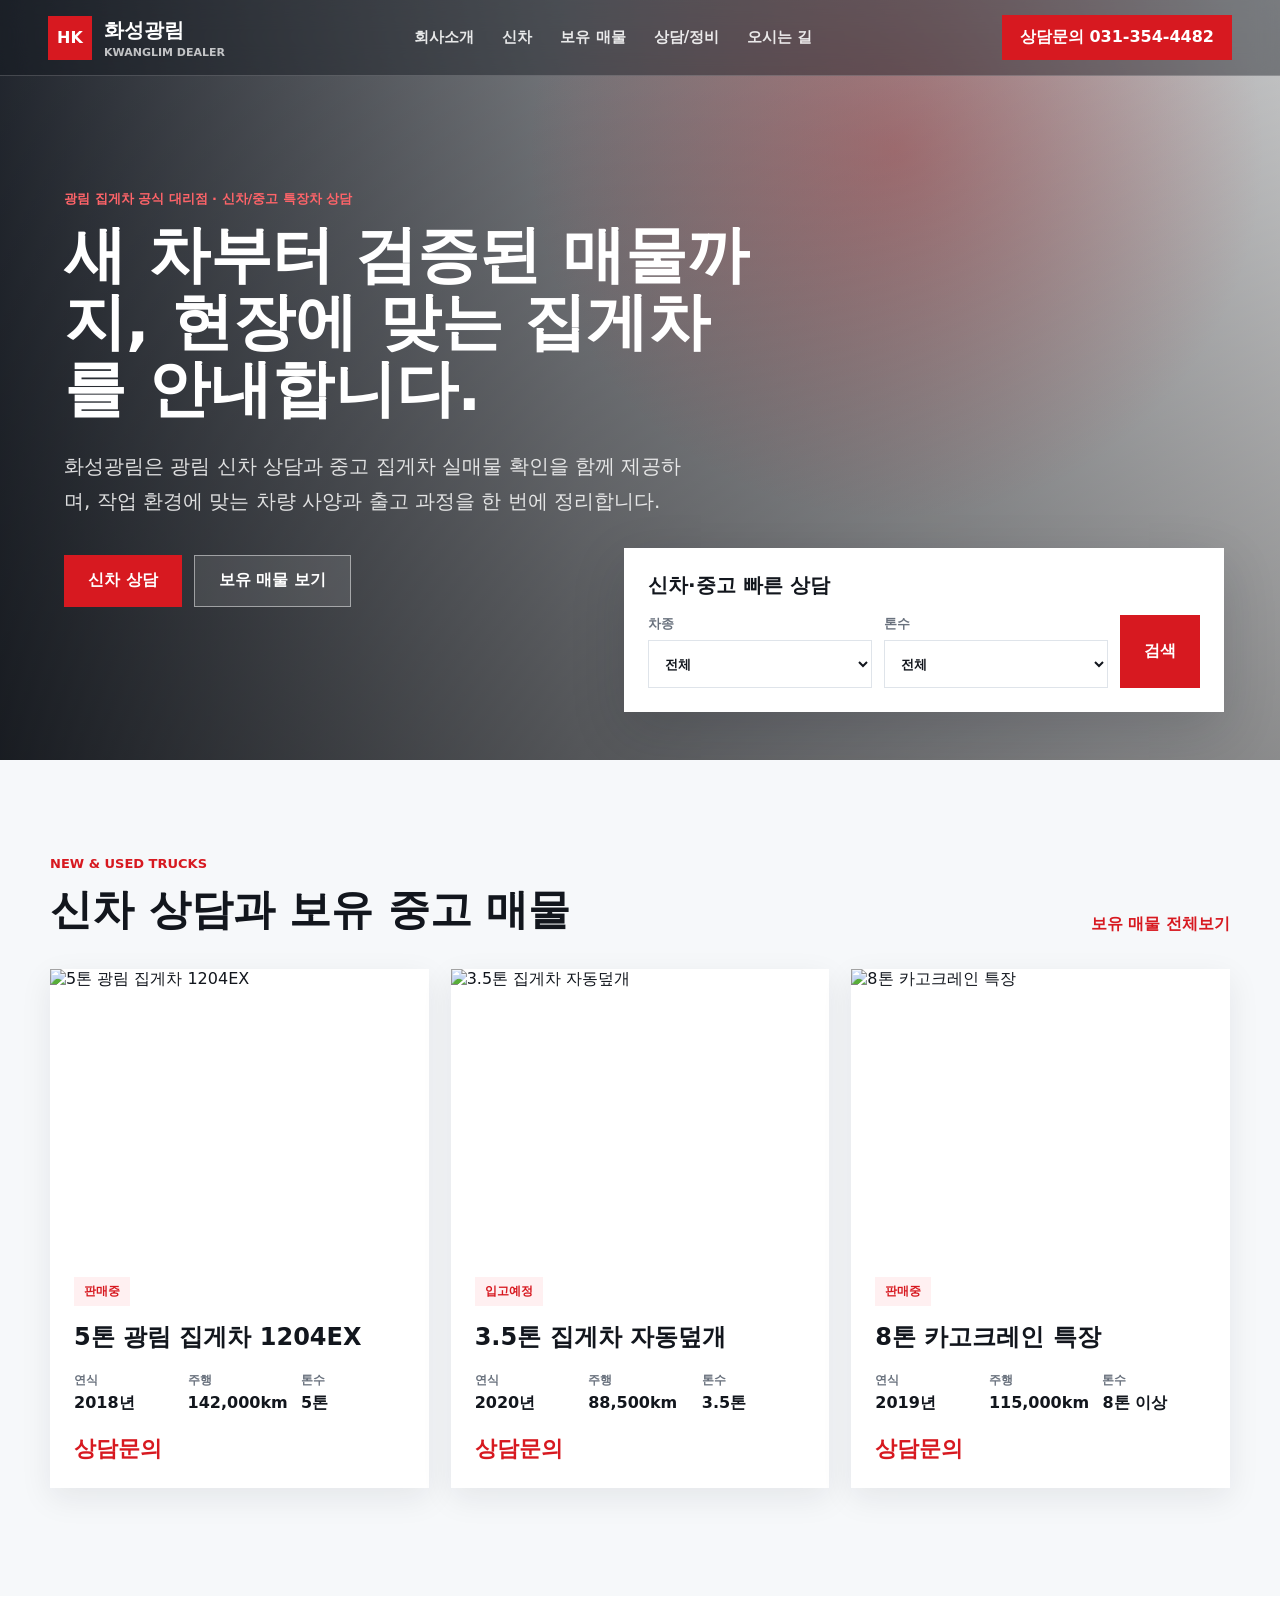
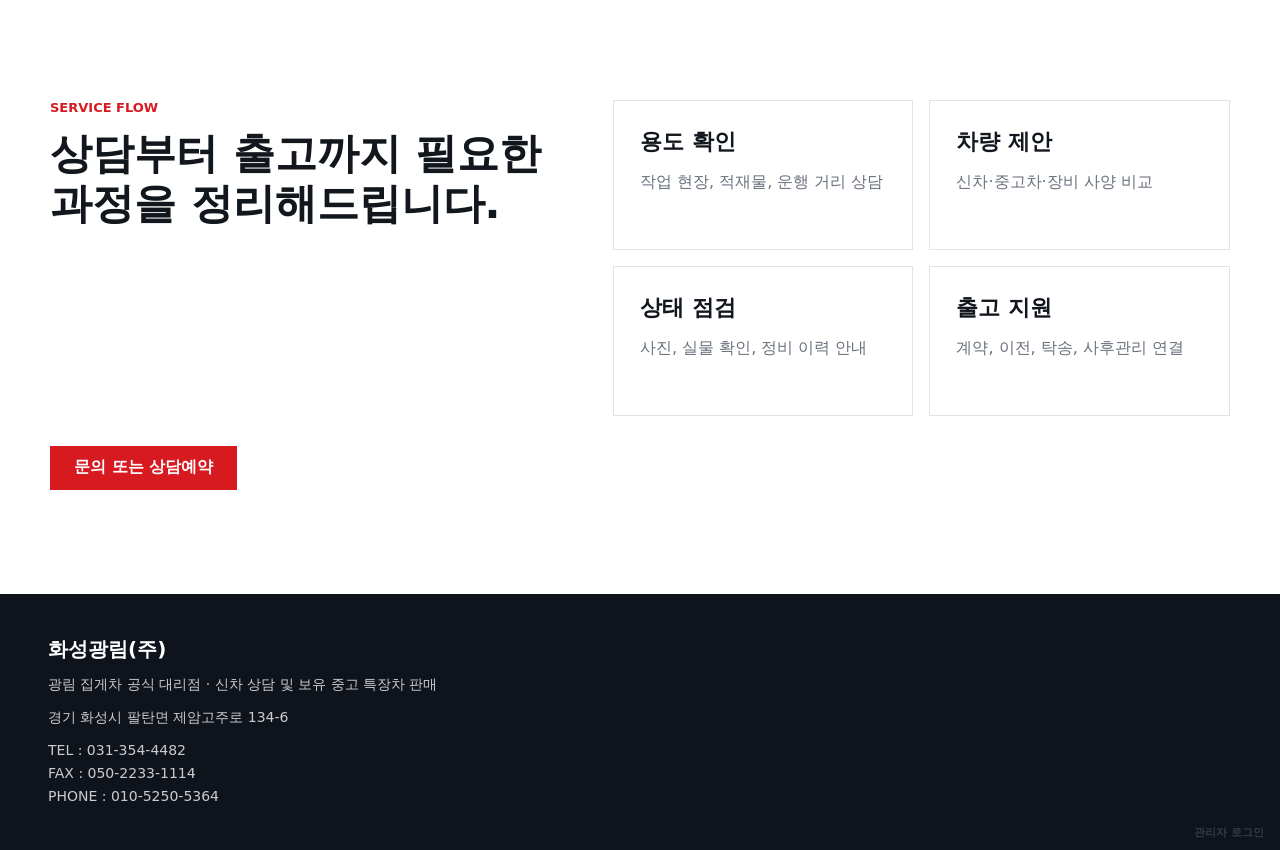
==== index.html @ 2e9af426 "first commit" ====
<!doctype html>
<html lang="ko">
  <head>
    <meta charset="UTF-8" />
    <meta http-equiv="X-UA-Compatible" content="IE=edge" />
    <meta name="viewport" content="width=device-width, initial-scale=1.0" />
    <title>화성광림 | 광림 집게차 공식 대리점</title>
    <meta
      name="description"
      content="화성광림은 광림 대리점으로 집게차, 카고크레인, 특장차 및 중고 매물을 상담 판매합니다."
    />
    <link rel="preconnect" href="https://images.unsplash.com" />
    <link rel="stylesheet" href="./styles.css" />
  </head>
  <body>
    <header class="site-header">
      <a class="brand" href="./index.html" aria-label="화성광림 홈">
        <span class="brand-mark">HK</span>
        <span>
          <strong>화성광림</strong>
          <small>KWANGLIM DEALER</small>
        </span>
      </a>

      <button class="menu-button" type="button" aria-label="메뉴 열기" aria-expanded="false">
        <span></span>
        <span></span>
        <span></span>
      </button>

      <nav class="main-nav" aria-label="주요 메뉴"></nav>
      <a class="header-call" href="tel:031-354-4482">상담문의 031-354-4482</a>
    </header>

    <main id="top">
      <section class="hero" aria-labelledby="hero-title">
        <div class="hero-media" role="img" aria-label="현장에서 작업 중인 집게차"></div>
        <div class="hero-shade"></div>
        <div class="hero-content">
          <p class="eyebrow">광림 집게차 공식 대리점 · 신차/중고 특장차 상담</p>
          <h1 id="hero-title">새 차부터 검증된 매물까지, 현장에 맞는 집게차를 안내합니다.</h1>
          <p class="hero-copy">
            화성광림은 광림 신차 상담과 중고 집게차 실매물 확인을 함께 제공하며,
            작업 환경에 맞는 차량 사양과 출고 과정을 한 번에 정리합니다.
          </p>
          <div class="hero-actions">
            <a class="primary-button" href="./new-trucks.html">신차 상담</a>
            <a class="secondary-button" href="#used">보유 매물 보기</a>
          </div>
        </div>
        <div class="hero-panel" aria-label="신차 및 중고 매물 검색">
          <strong>신차·중고 빠른 상담</strong>
          <form class="quick-search" action="./inventory.html">
            <label>
              <span>차종</span>
              <select name="type">
                <option value="">전체</option>
                <option value="집게차">집게차</option>
                <option value="카고크레인">카고크레인</option>
                <option value="특장차">특장차</option>
              </select>
            </label>
            <label>
              <span>톤수</span>
              <select name="ton">
                <option value="">전체</option>
                <option value="2.5톤">2.5톤</option>
                <option value="3.5톤">3.5톤</option>
                <option value="5톤">5톤</option>
                <option value="8톤 이상">8톤 이상</option>
              </select>
            </label>
            <button type="submit">검색</button>
          </form>
        </div>
      </section>

      <section class="inventory-band" id="used">
        <div class="section-shell inventory-head">
          <div>
            <p class="section-kicker">NEW & USED TRUCKS</p>
            <h2>신차 상담과 보유 중고 매물</h2>
          </div>
          <div class="head-actions">
            <a href="./admin-new.html" class="outline-link admin-only">매물등록</a>
            <a href="./inventory.html" class="text-link">보유 매물 전체보기</a>
          </div>
        </div>

        <div class="section-shell inventory-grid" data-listings="featured" aria-label="중고 매물 목록"></div>
      </section>

      <section class="section-shell service-section" id="service">
        <div class="service-copy">
          <p class="section-kicker">SERVICE FLOW</p>
          <h2>상담부터 출고까지 필요한 과정을 정리해드립니다.</h2>
        </div>
        <ol class="service-steps">
          <li><strong>용도 확인</strong><span>작업 현장, 적재물, 운행 거리 상담</span></li>
          <li><strong>차량 제안</strong><span>신차·중고차·장비 사양 비교</span></li>
          <li><strong>상태 점검</strong><span>사진, 실물 확인, 정비 이력 안내</span></li>
          <li><strong>출고 지원</strong><span>계약, 이전, 탁송, 사후관리 연결</span></li>
        </ol>
        <a class="primary-button compact" href="./service.html">문의 또는 상담예약</a>
      </section>
    </main>

    <footer class="site-footer"></footer>
    <script src="./script.js"></script>
  </body>
</html>
---- styles.css ----
:root {
  --ink: #12161d;
  --muted: #69717d;
  --line: #dfe4ea;
  --paper: #f6f8fa;
  --white: #ffffff;
  --brand: #d71920;
  --brand-dark: #9f1117;
  --navy: #172538;
  --steel: #415064;
  --shadow: 0 18px 50px rgba(16, 24, 40, 0.16);
}

* {
  -webkit-box-sizing: border-box;
  box-sizing: border-box;
}

html {
  -webkit-text-size-adjust: 100%;
  scroll-behavior: smooth;
}

body {
  margin: 0;
  color: var(--ink);
  font-family:
    "Pretendard", "Noto Sans KR", "Apple SD Gothic Neo", system-ui, -apple-system,
    BlinkMacSystemFont, "Segoe UI", sans-serif;
  background: var(--white);
}

a {
  color: inherit;
  text-decoration: none;
}

img {
  display: block;
  max-width: 100%;
}

button,
input,
select,
textarea {
  font: inherit;
}

button,
a {
  -webkit-tap-highlight-color: transparent;
}

.site-header {
  position: fixed;
  top: 0;
  left: 0;
  z-index: 20;
  display: -ms-grid;
  display: grid;
  -ms-grid-columns: auto 1fr auto;
  grid-template-columns: auto 1fr auto;
  align-items: center;
  width: 100%;
  min-height: 76px;
  padding: 0 48px;
  color: var(--white);
  background: rgba(18, 22, 29, 0.42);
  border-bottom: 1px solid rgba(255, 255, 255, 0.18);
  -webkit-backdrop-filter: blur(14px);
  backdrop-filter: blur(14px);
}

.solid-header {
  background: rgba(18, 22, 29, 0.96);
}

.brand {
  display: -webkit-inline-box;
  display: -ms-inline-flexbox;
  display: inline-flex;
  align-items: center;
  gap: 12px;
}

.brand-mark {
  display: -ms-grid;
  display: grid;
  place-items: center;
  width: 44px;
  height: 44px;
  color: var(--white);
  font-weight: 900;
  background: var(--brand);
}

.brand strong,
.brand small {
  display: block;
}

.brand strong {
  font-size: 20px;
}

.brand small {
  margin-top: 2px;
  color: rgba(255, 255, 255, 0.72);
  font-size: 11px;
  font-weight: 700;
}

.main-nav {
  justify-self: center;
  display: -webkit-box;
  display: -ms-flexbox;
  display: flex;
  align-items: center;
  gap: 28px;
  font-size: 15px;
  font-weight: 700;
}

.main-nav a {
  opacity: 0.88;
}

.main-nav a:hover,
.main-nav a[aria-current="page"] {
  opacity: 1;
  color: #ff7b80;
}

.admin-only {
  display: none !important;
}

body.is-admin .admin-only {
  display: inline-flex !important;
}

.header-call {
  padding: 12px 18px;
  color: var(--white);
  font-weight: 800;
  background: var(--brand);
}

.menu-button {
  display: none;
  width: 44px;
  height: 44px;
  padding: 10px;
  border: 0;
  background: transparent;
}

.menu-button span {
  display: block;
  height: 2px;
  margin: 6px 0;
  background: var(--white);
}

.hero {
  position: relative;
  min-height: 760px;
  overflow: hidden;
  color: var(--white);
}

.hero-media,
.hero-shade {
  position: absolute;
  inset: 0;
}

.hero-media {
  background:
    linear-gradient(90deg, rgba(14, 20, 30, 0.9) 0%, rgba(14, 20, 30, 0.5) 45%, rgba(14, 20, 30, 0.12) 100%),
    url("https://images.unsplash.com/photo-1621929747188-0b4dc28498d2?auto=format&fit=crop&w=2200&q=85")
      center / cover;
  -webkit-transform: scale(1.02);
  transform: scale(1.02);
}

.hero-shade {
  background:
    linear-gradient(180deg, rgba(0, 0, 0, 0.12) 0%, rgba(0, 0, 0, 0.38) 100%),
    radial-gradient(circle at 70% 20%, rgba(215, 25, 32, 0.32), transparent 34%);
}

.hero-content {
  position: relative;
  z-index: 1;
  width: min(760px, calc(100% - 48px));
  padding: 190px 0 0 64px;
}

.eyebrow,
.section-kicker {
  margin: 0 0 14px;
  color: var(--brand);
  font-size: 13px;
  font-weight: 900;
}

.hero .eyebrow {
  color: #ff6469;
}

.hero h1 {
  margin: 0;
  max-width: 720px;
  font-size: 62px;
  line-height: 1.08;
}

.hero-copy {
  max-width: 620px;
  margin: 26px 0 0;
  color: rgba(255, 255, 255, 0.84);
  font-size: 20px;
  line-height: 1.75;
}

.hero-actions,
.head-actions,
.form-actions {
  display: -webkit-box;
  display: -ms-flexbox;
  display: flex;
  flex-wrap: wrap;
  gap: 12px;
}

.hero-actions {
  margin-top: 36px;
}

.primary-button,
.secondary-button,
.outline-link,
.quick-search button {
  display: -webkit-inline-box;
  display: -ms-inline-flexbox;
  display: inline-flex;
  align-items: center;
  justify-content: center;
  min-height: 52px;
  padding: 0 24px;
  border: 0;
  font-weight: 900;
  cursor: pointer;
}

.primary-button,
.quick-search button {
  color: var(--white);
  background: var(--brand);
}

.primary-button:hover,
.quick-search button:hover,
.header-call:hover {
  background: var(--brand-dark);
}

.primary-button.compact,
.outline-link {
  min-height: 44px;
}

.secondary-button {
  color: var(--white);
  border: 1px solid rgba(255, 255, 255, 0.48);
  background: rgba(255, 255, 255, 0.1);
}

.secondary-button.light,
.outline-link {
  color: var(--ink);
  border: 1px solid var(--line);
  background: var(--white);
}

.hero-panel {
  position: absolute;
  right: 56px;
  bottom: 48px;
  z-index: 2;
  width: min(600px, calc(100% - 48px));
  padding: 24px;
  color: var(--ink);
  background: var(--white);
  -webkit-box-shadow: var(--shadow);
  box-shadow: var(--shadow);
}

.hero-panel strong {
  display: block;
  margin-bottom: 16px;
  font-size: 20px;
}

.quick-search,
.filter-form,
.admin-form {
  display: -ms-grid;
  display: grid;
  gap: 12px;
}

.quick-search {
  grid-template-columns: 1fr 1fr auto;
}

.quick-search label,
.filter-form label,
.admin-form label,
.auth-box label {
  display: -ms-grid;
  display: grid;
  gap: 7px;
  color: var(--muted);
  font-size: 13px;
  font-weight: 800;
}

select,
input,
textarea {
  width: 100%;
  min-height: 48px;
  padding: 0 12px;
  color: var(--ink);
  border: 1px solid var(--line);
  background: var(--white);
  border-radius: 0;
}

textarea {
  min-height: 120px;
  padding-top: 12px;
  resize: vertical;
}

.trust-strip {
  display: -ms-grid;
  display: grid;
  grid-template-columns: repeat(4, 1fr);
  border-bottom: 1px solid var(--line);
}

.trust-strip div {
  min-height: 118px;
  padding: 28px 34px;
  border-right: 1px solid var(--line);
}

.trust-strip div:last-child {
  border-right: 0;
}

.trust-strip strong,
.trust-strip span {
  display: block;
}

.trust-strip strong {
  font-size: 22px;
}

.trust-strip span {
  margin-top: 8px;
  color: var(--muted);
}

.section-shell {
  width: min(1180px, calc(100% - 48px));
  margin: 0 auto;
}

.split-section,
.service-section,
.detail-main {
  display: -ms-grid;
  display: grid;
  gap: 58px;
}

.split-section {
  grid-template-columns: 0.86fr 1.14fr;
  padding: 110px 0;
  align-items: start;
}

.split-section h2,
.inventory-head h2,
.service-copy h2,
.page-hero h1,
.auth-box h1,
.detail-summary h1 {
  margin: 0;
  font-size: 42px;
  line-height: 1.2;
}

.split-section p:not(.section-kicker),
.page-hero p,
.auth-box p,
.detail-description {
  margin: 22px 0 0;
  color: var(--muted);
  font-size: 18px;
  line-height: 1.75;
}

.product-grid,
.inventory-grid,
.service-steps {
  display: -ms-grid;
  display: grid;
  gap: 16px;
}

.product-grid {
  grid-template-columns: repeat(3, 1fr);
}

.product-grid article {
  min-height: 270px;
  padding: 28px;
  color: var(--white);
  background: var(--navy);
}

.product-grid article:nth-child(2) {
  background: var(--steel);
}

.product-grid article:nth-child(3) {
  background: var(--brand);
}

.product-grid span {
  color: rgba(255, 255, 255, 0.62);
  font-weight: 900;
}

.product-grid h3 {
  margin: 74px 0 12px;
  font-size: 25px;
}

.product-grid p {
  margin: 0;
  color: rgba(255, 255, 255, 0.8);
  line-height: 1.65;
}

.inventory-band {
  padding: 96px 0 108px;
  background: var(--paper);
}

.inventory-head,
.listing-toolbar {
  display: -webkit-box;
  display: -ms-flexbox;
  display: flex;
  align-items: end;
  justify-content: space-between;
  gap: 20px;
}

.inventory-head {
  margin-bottom: 34px;
}

.text-link {
  color: var(--brand);
  font-weight: 900;
}

.inventory-grid {
  grid-template-columns: repeat(3, 1fr);
  gap: 22px;
}

.inventory-page-grid {
  padding-bottom: 100px;
}

.truck-card {
  overflow: hidden;
  background: var(--white);
  -webkit-box-shadow: 0 10px 30px rgba(20, 28, 38, 0.08);
  box-shadow: 0 10px 30px rgba(20, 28, 38, 0.08);
}

.truck-card > a {
  display: block;
  height: 100%;
}

.truck-card img {
  width: 100%;
  aspect-ratio: 4 / 3;
  object-fit: cover;
  -o-object-fit: cover;
}

.truck-body {
  padding: 24px;
}

.status {
  display: inline-flex;
  margin-bottom: 16px;
  padding: 6px 10px;
  color: var(--brand);
  font-size: 12px;
  font-weight: 900;
  background: #fff0f1;
}

.truck-card h3 {
  margin: 0 0 18px;
  font-size: 24px;
  line-height: 1.3;
}

.truck-card dl,
.detail-specs {
  display: -ms-grid;
  display: grid;
  gap: 10px;
  margin: 0 0 20px;
}

.truck-card dl {
  grid-template-columns: repeat(3, 1fr);
}

.truck-card dt,
.detail-specs dt {
  color: var(--muted);
  font-size: 12px;
  font-weight: 800;
}

.truck-card dd,
.detail-specs dd {
  margin: 4px 0 0;
  font-weight: 900;
}

.truck-body > strong,
.detail-price {
  color: var(--brand);
  font-size: 22px;
  font-weight: 900;
}

.empty-state {
  grid-column: 1 / -1;
  padding: 44px;
  color: var(--muted);
  background: var(--white);
  border: 1px solid var(--line);
}

.service-section {
  grid-template-columns: 0.9fr 1.1fr;
  padding: 104px 0;
  align-items: start;
}

.service-section > .primary-button {
  grid-column: 1 / 2;
  justify-self: start;
  margin-top: -28px;
}

.service-steps {
  grid-template-columns: repeat(2, 1fr);
  margin: 0;
  padding: 0;
  list-style: none;
}

.service-steps li {
  min-height: 150px;
  padding: 26px;
  border: 1px solid var(--line);
}

.service-steps strong,
.service-steps span {
  display: block;
}

.service-steps strong {
  font-size: 22px;
}

.service-steps span {
  margin-top: 12px;
  color: var(--muted);
  line-height: 1.65;
}

.sub-page {
  min-height: 70vh;
  padding-top: 76px;
}

.page-hero {
  padding: 86px 0 58px;
  color: var(--white);
  background:
    linear-gradient(90deg, rgba(18, 22, 29, 0.92), rgba(18, 22, 29, 0.72)),
    url("https://images.unsplash.com/photo-1591768793355-74d04bb6608f?auto=format&fit=crop&w=1800&q=85")
      center / cover;
}

.about-hero {
  background:
    linear-gradient(90deg, rgba(18, 22, 29, 0.92), rgba(18, 22, 29, 0.7)),
    url("https://images.unsplash.com/photo-1504917595217-d4dc5ebe6122?auto=format&fit=crop&w=1800&q=85")
      center / cover;
}

.contact-hero {
  background:
    linear-gradient(90deg, rgba(18, 22, 29, 0.92), rgba(18, 22, 29, 0.64)),
    url("https://images.unsplash.com/photo-1565043666747-69f6646db940?auto=format&fit=crop&w=1800&q=85")
      center / cover;
}

.service-hero {
  background:
    linear-gradient(90deg, rgba(18, 22, 29, 0.94), rgba(18, 22, 29, 0.68)),
    url("https://images.unsplash.com/photo-1581092918056-0c4c3acd3789?auto=format&fit=crop&w=1800&q=85")
      center / cover;
}

.new-hero {
  background:
    linear-gradient(90deg, rgba(18, 22, 29, 0.94), rgba(18, 22, 29, 0.62)),
    url("https://images.unsplash.com/photo-1504917595217-d4dc5ebe6122?auto=format&fit=crop&w=1800&q=85")
      center / cover;
}

.compact-hero {
  padding-bottom: 48px;
}

.about-grid,
.contact-layout {
  display: -ms-grid;
  display: grid;
  grid-template-columns: minmax(0, 1fr) minmax(320px, 0.72fr);
  gap: 42px;
  padding: 82px 0;
  align-items: start;
}

.about-grid h2,
.contact-card h2 {
  margin: 0;
  font-size: 38px;
  line-height: 1.25;
}

.about-grid p {
  color: var(--muted);
  font-size: 18px;
  line-height: 1.8;
}

.info-panel,
.contact-card {
  padding: 30px;
  border: 1px solid var(--line);
  background: var(--white);
  -webkit-box-shadow: 0 10px 30px rgba(20, 28, 38, 0.06);
  box-shadow: 0 10px 30px rgba(20, 28, 38, 0.06);
}

.info-panel dl,
.contact-card dl {
  display: -ms-grid;
  display: grid;
  gap: 18px;
  margin: 0;
}

.info-panel dt,
.contact-card dt {
  color: var(--muted);
  font-size: 12px;
  font-weight: 900;
}

.info-panel dd,
.contact-card dd {
  margin: 5px 0 0;
  font-size: 18px;
  font-weight: 800;
  line-height: 1.5;
}

.value-grid {
  display: -ms-grid;
  display: grid;
  grid-template-columns: repeat(3, 1fr);
  gap: 18px;
  padding: 0 0 96px;
}

.value-grid article {
  min-height: 190px;
  padding: 26px;
  border: 1px solid var(--line);
}

.value-grid span {
  color: var(--brand);
  font-weight: 900;
}

.value-grid h3 {
  margin: 34px 0 10px;
  font-size: 23px;
}

.value-grid p {
  margin: 0;
  color: var(--muted);
  line-height: 1.65;
}

.contact-layout {
  grid-template-columns: minmax(0, 1.1fr) minmax(320px, 0.9fr);
}

.request-layout {
  display: -ms-grid;
  display: grid;
  grid-template-columns: minmax(0, 1fr) minmax(320px, 0.48fr);
  gap: 36px;
  padding: 72px 0 96px;
  align-items: start;
}

.new-layout {
  display: -ms-grid;
  display: grid;
  grid-template-columns: minmax(0, 0.75fr) minmax(0, 1.25fr);
  gap: 42px;
  padding: 82px 0;
  align-items: start;
}

.new-layout h2,
.new-cta h2 {
  margin: 0;
  font-size: 40px;
  line-height: 1.25;
}

.new-layout p:not(.section-kicker) {
  color: var(--muted);
  font-size: 18px;
  line-height: 1.8;
}

.new-card-grid,
.new-process {
  display: -ms-grid;
  display: grid;
  gap: 16px;
}

.new-card-grid {
  grid-template-columns: repeat(3, 1fr);
}

.new-card-grid article {
  min-height: 250px;
  padding: 26px;
  color: var(--white);
  background: var(--navy);
}

.new-card-grid article:nth-child(2) {
  background: var(--steel);
}

.new-card-grid article:nth-child(3) {
  background: var(--brand);
}

.new-card-grid span {
  color: rgba(255, 255, 255, 0.58);
  font-weight: 900;
}

.new-card-grid h3 {
  margin: 68px 0 12px;
  font-size: 24px;
}

.new-card-grid p {
  margin: 0;
  color: rgba(255, 255, 255, 0.78);
  line-height: 1.65;
}

.new-process {
  grid-template-columns: repeat(4, 1fr);
  padding-bottom: 76px;
}

.new-process article {
  min-height: 140px;
  padding: 24px;
  border: 1px solid var(--line);
}

.new-process strong,
.new-process span {
  display: block;
}

.new-process strong {
  font-size: 21px;
}

.new-process span {
  margin-top: 12px;
  color: var(--muted);
  line-height: 1.6;
}

.new-cta {
  display: -webkit-box;
  display: -ms-flexbox;
  display: flex;
  align-items: center;
  justify-content: space-between;
  gap: 24px;
  padding: 40px;
  margin-bottom: 96px;
  color: var(--white);
  background: var(--navy);
}

.new-cta .section-kicker {
  color: #ff7b80;
}

.request-form {
  display: -ms-grid;
  display: grid;
  grid-template-columns: repeat(2, 1fr);
  gap: 18px;
  padding: 30px;
  border: 1px solid var(--line);
  background: var(--white);
}

.request-type {
  grid-column: 1 / -1;
  display: -webkit-box;
  display: -ms-flexbox;
  display: flex;
  flex-wrap: wrap;
  gap: 10px;
}

.request-type label {
  display: -webkit-inline-box;
  display: -ms-inline-flexbox;
  display: inline-flex;
  align-items: center;
  gap: 8px;
  min-height: 42px;
  padding: 0 14px;
  color: var(--ink);
  font-size: 14px;
  font-weight: 900;
  border: 1px solid var(--line);
  background: var(--paper);
}

.request-type input {
  width: auto;
  min-height: auto;
}

.request-aside {
  padding: 30px;
  color: var(--white);
  background: var(--navy);
}

.request-aside h2 {
  margin: 0;
  font-size: 32px;
}

.request-aside p {
  color: rgba(255, 255, 255, 0.76);
  line-height: 1.7;
}

.request-aside dl {
  display: -ms-grid;
  display: grid;
  gap: 18px;
  margin: 26px 0 0;
}

.request-aside dt {
  color: rgba(255, 255, 255, 0.56);
  font-size: 12px;
  font-weight: 900;
}

.request-aside dd {
  margin: 5px 0 0;
  font-size: 18px;
  font-weight: 900;
  line-height: 1.5;
}

.admin-request-shell {
  padding: 46px 0 96px;
}

.request-filter-bar {
  display: -webkit-box;
  display: -ms-flexbox;
  display: flex;
  flex-wrap: wrap;
  gap: 10px;
  margin-bottom: 24px;
}

.request-filter-bar button,
.delete-button {
  min-height: 42px;
  padding: 0 16px;
  font-weight: 900;
  border: 1px solid var(--line);
  background: var(--white);
  cursor: pointer;
}

.request-filter-bar button.is-active {
  color: var(--white);
  border-color: var(--brand);
  background: var(--brand);
}

.request-list {
  display: -ms-grid;
  display: grid;
  gap: 14px;
}

.request-item {
  display: -ms-grid;
  display: grid;
  grid-template-columns: minmax(0, 1fr) auto;
  gap: 20px;
  padding: 24px;
  border: 1px solid var(--line);
  background: var(--white);
}

.request-item h3 {
  margin: 0 0 10px;
  font-size: 22px;
}

.request-item p {
  margin: 0 0 18px;
  color: var(--muted);
  line-height: 1.7;
}

.request-item dl {
  display: -ms-grid;
  display: grid;
  grid-template-columns: repeat(3, 1fr);
  gap: 12px;
  margin: 0;
}

.request-item dt {
  color: var(--muted);
  font-size: 12px;
  font-weight: 900;
}

.request-item dd {
  margin: 4px 0 0;
  font-weight: 800;
}

.delete-button {
  align-self: start;
  color: var(--brand);
}

.form-note {
  min-height: 24px;
  margin: 0;
  color: var(--brand);
  font-weight: 800;
}

.map-frame {
  min-height: 520px;
  border: 1px solid var(--line);
  background: var(--paper);
}

.map-frame iframe {
  display: block;
  width: 100%;
  height: 520px;
  border: 0;
}

.listing-toolbar {
  padding: 34px 0;
}

.filter-form {
  grid-template-columns: repeat(2, minmax(160px, 220px));
}

.detail-shell {
  padding: 64px 0 96px;
}

.detail-back {
  display: inline-flex;
  margin-bottom: 24px;
  color: var(--brand);
  font-weight: 900;
}

.detail-main {
  grid-template-columns: minmax(0, 1.08fr) minmax(320px, 0.92fr);
  align-items: start;
}

.detail-gallery {
  display: -ms-grid;
  display: grid;
  gap: 12px;
}

.detail-gallery img {
  width: 100%;
  object-fit: cover;
  -o-object-fit: cover;
  background: var(--paper);
}

.detail-gallery img:first-child {
  aspect-ratio: 4 / 3;
}

.thumb-grid {
  display: -ms-grid;
  display: grid;
  grid-template-columns: repeat(3, 1fr);
  gap: 12px;
}

.thumb-grid img {
  aspect-ratio: 4 / 3;
}

.detail-summary {
  padding: 32px;
  border: 1px solid var(--line);
  background: var(--white);
}

.detail-specs {
  grid-template-columns: repeat(2, 1fr);
  margin-top: 24px;
}

.auth-page {
  display: -ms-grid;
  display: grid;
  place-items: center;
  padding: 120px 20px 60px;
  background: var(--paper);
}

.auth-box {
  width: min(460px, 100%);
  padding: 36px;
  background: var(--white);
  -webkit-box-shadow: var(--shadow);
  box-shadow: var(--shadow);
}

.admin-login-form {
  display: -ms-grid;
  display: grid;
  gap: 14px;
  margin-top: 24px;
}

.admin-layout {
  padding: 48px 0 96px;
}

.admin-form {
  grid-template-columns: repeat(2, 1fr);
  gap: 18px;
  padding: 30px;
  border: 1px solid var(--line);
  background: var(--white);
}

.wide {
  grid-column: 1 / -1;
}

.site-footer {
  position: relative;
  display: block;
  padding: 42px 48px;
  color: rgba(255, 255, 255, 0.78);
  font-size: 14px;
  background: #0f141c;
}

.admin-entry {
  position: absolute;
  right: 16px;
  bottom: 10px;
  color: rgba(255, 255, 255, 0.16);
  font-size: 11px;
  font-weight: 700;
}

.admin-entry:hover,
body.is-admin .admin-entry {
  color: rgba(255, 255, 255, 0.7);
}

.site-footer strong {
  color: var(--white);
  font-size: 20px;
}

.site-footer p,
.site-footer address {
  margin: 10px 0 0;
  font-style: normal;
  line-height: 1.65;
}

@supports not (aspect-ratio: 1 / 1) {
  .truck-card img,
  .detail-gallery img:first-child,
  .thumb-grid img {
    height: 260px;
  }
}

@media (max-width: 1100px) {
  .site-header {
    grid-template-columns: auto auto;
    padding: 0 22px;
  }

  .menu-button {
    justify-self: end;
    display: block;
  }

  .main-nav,
  .header-call {
    display: none;
  }

  .site-header.is-open .main-nav {
    position: absolute;
    top: 76px;
    left: 0;
    right: 0;
    display: -ms-grid;
    display: grid;
    gap: 0;
    background: rgba(18, 22, 29, 0.98);
  }

  .site-header.is-open .main-nav a {
    padding: 18px 24px;
    border-top: 1px solid rgba(255, 255, 255, 0.12);
  }

  body.is-admin .site-header.is-open .main-nav .admin-only {
    display: flex !important;
  }

  .hero {
    min-height: 820px;
  }

  .hero-content {
    width: min(680px, calc(100% - 40px));
    padding: 150px 0 0 24px;
  }

  .hero h1 {
    font-size: 46px;
  }

  .hero-panel {
    right: 24px;
    left: 24px;
    width: auto;
  }

  .quick-search,
  .trust-strip,
  .split-section,
  .inventory-grid,
  .service-section,
  .detail-main,
  .about-grid,
  .contact-layout,
  .request-layout,
  .new-layout,
  .new-card-grid,
  .new-process,
  .value-grid {
    grid-template-columns: 1fr;
  }

  .trust-strip div {
    border-right: 0;
    border-bottom: 1px solid var(--line);
  }

  .product-grid,
  .service-steps,
  .request-item,
  .request-item dl {
    grid-template-columns: 1fr;
  }

  .service-section > .primary-button {
    grid-column: auto;
    margin-top: -42px;
  }
}

@media (max-width: 680px) {
  .hero {
    min-height: 850px;
  }

  .hero-content {
    padding-top: 128px;
  }

  .hero h1 {
    font-size: 36px;
  }

  .hero-copy {
    font-size: 17px;
  }

  .hero-panel {
    bottom: 24px;
    padding: 18px;
  }

  .section-shell {
    width: min(100% - 32px, 1180px);
  }

  .split-section,
  .inventory-band,
  .service-section {
    padding: 72px 0;
  }

  .split-section h2,
  .inventory-head h2,
  .service-copy h2,
  .page-hero h1,
  .auth-box h1,
  .detail-summary h1 {
    font-size: 31px;
  }

  .inventory-head,
  .listing-toolbar,
  .new-cta,
  .site-footer {
    align-items: start;
    flex-direction: column;
  }

  .filter-form,
  .truck-card dl,
  .detail-specs,
  .admin-form,
  .request-form {
    grid-template-columns: 1fr;
  }

  .thumb-grid {
    grid-template-columns: repeat(2, 1fr);
  }

  .auth-box,
  .admin-form,
  .detail-summary {
    padding: 24px;
  }

  .site-footer {
    padding: 36px 24px;
  }
}
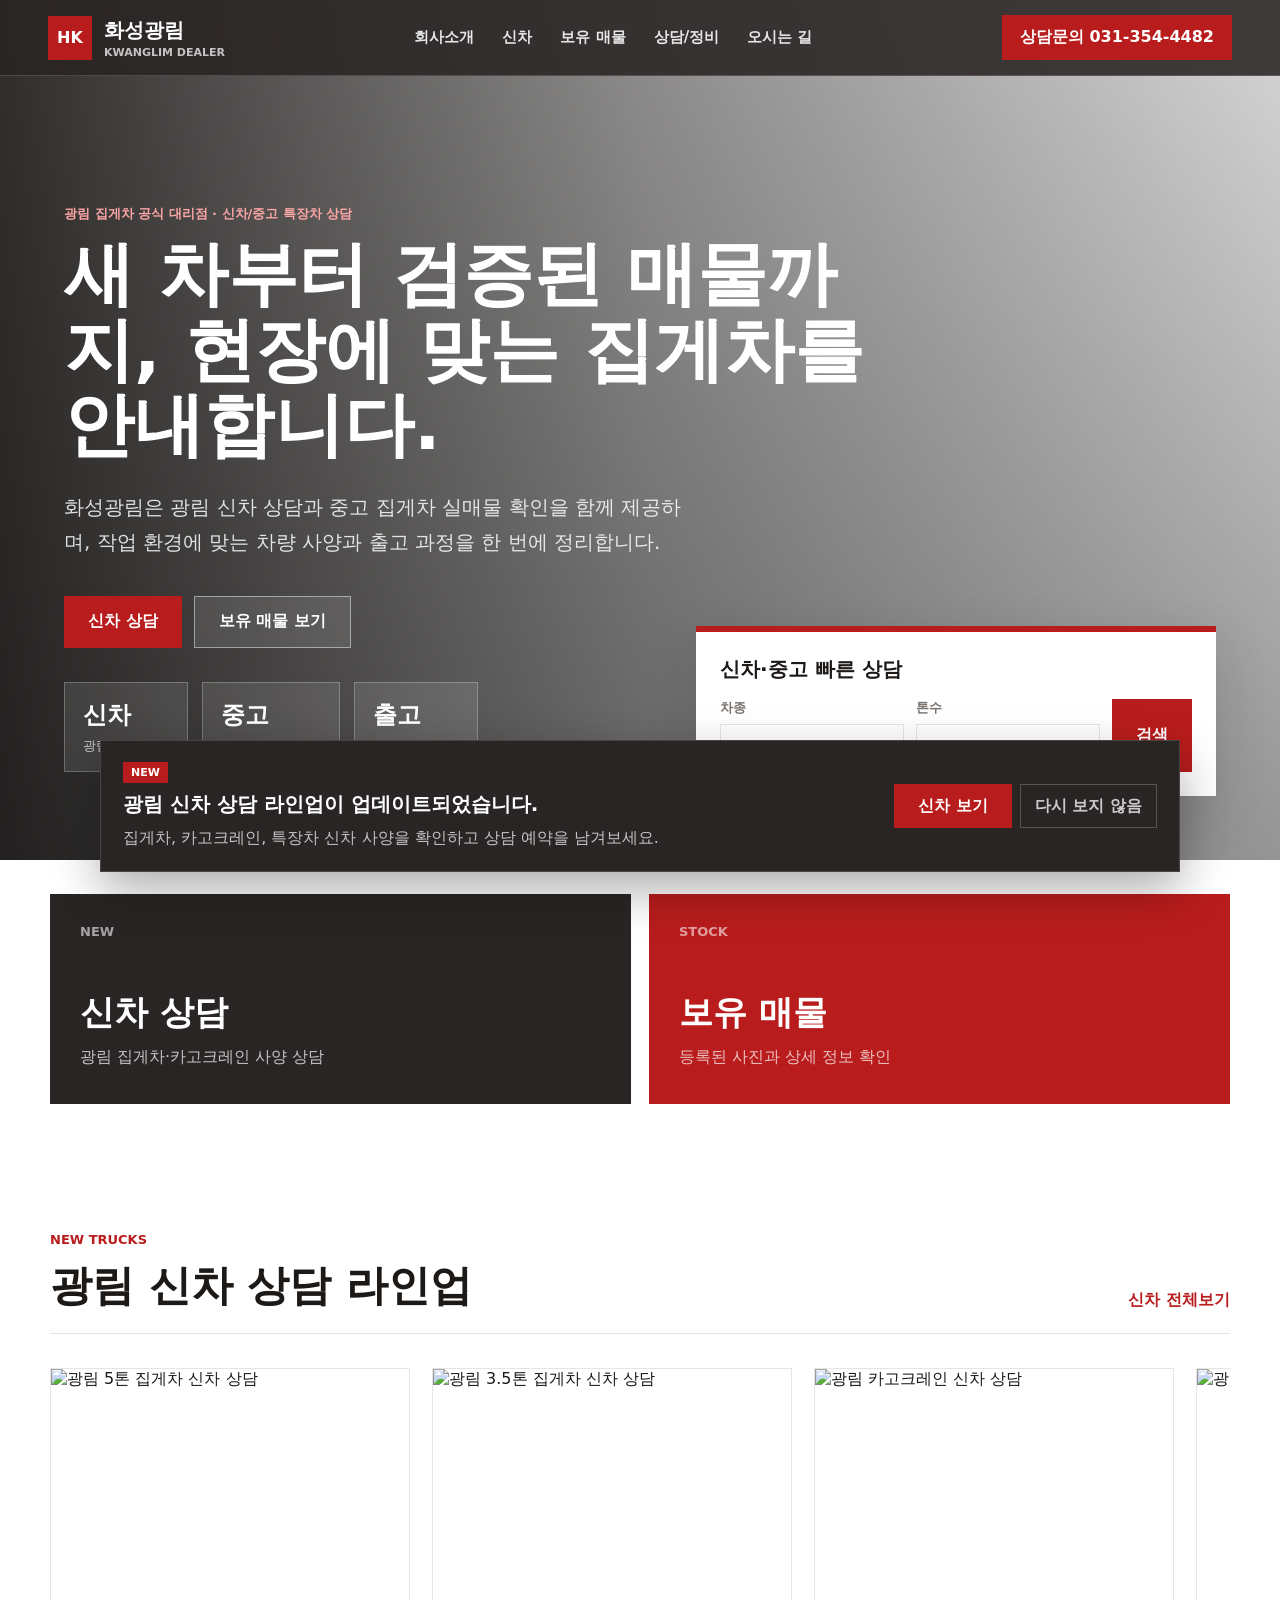
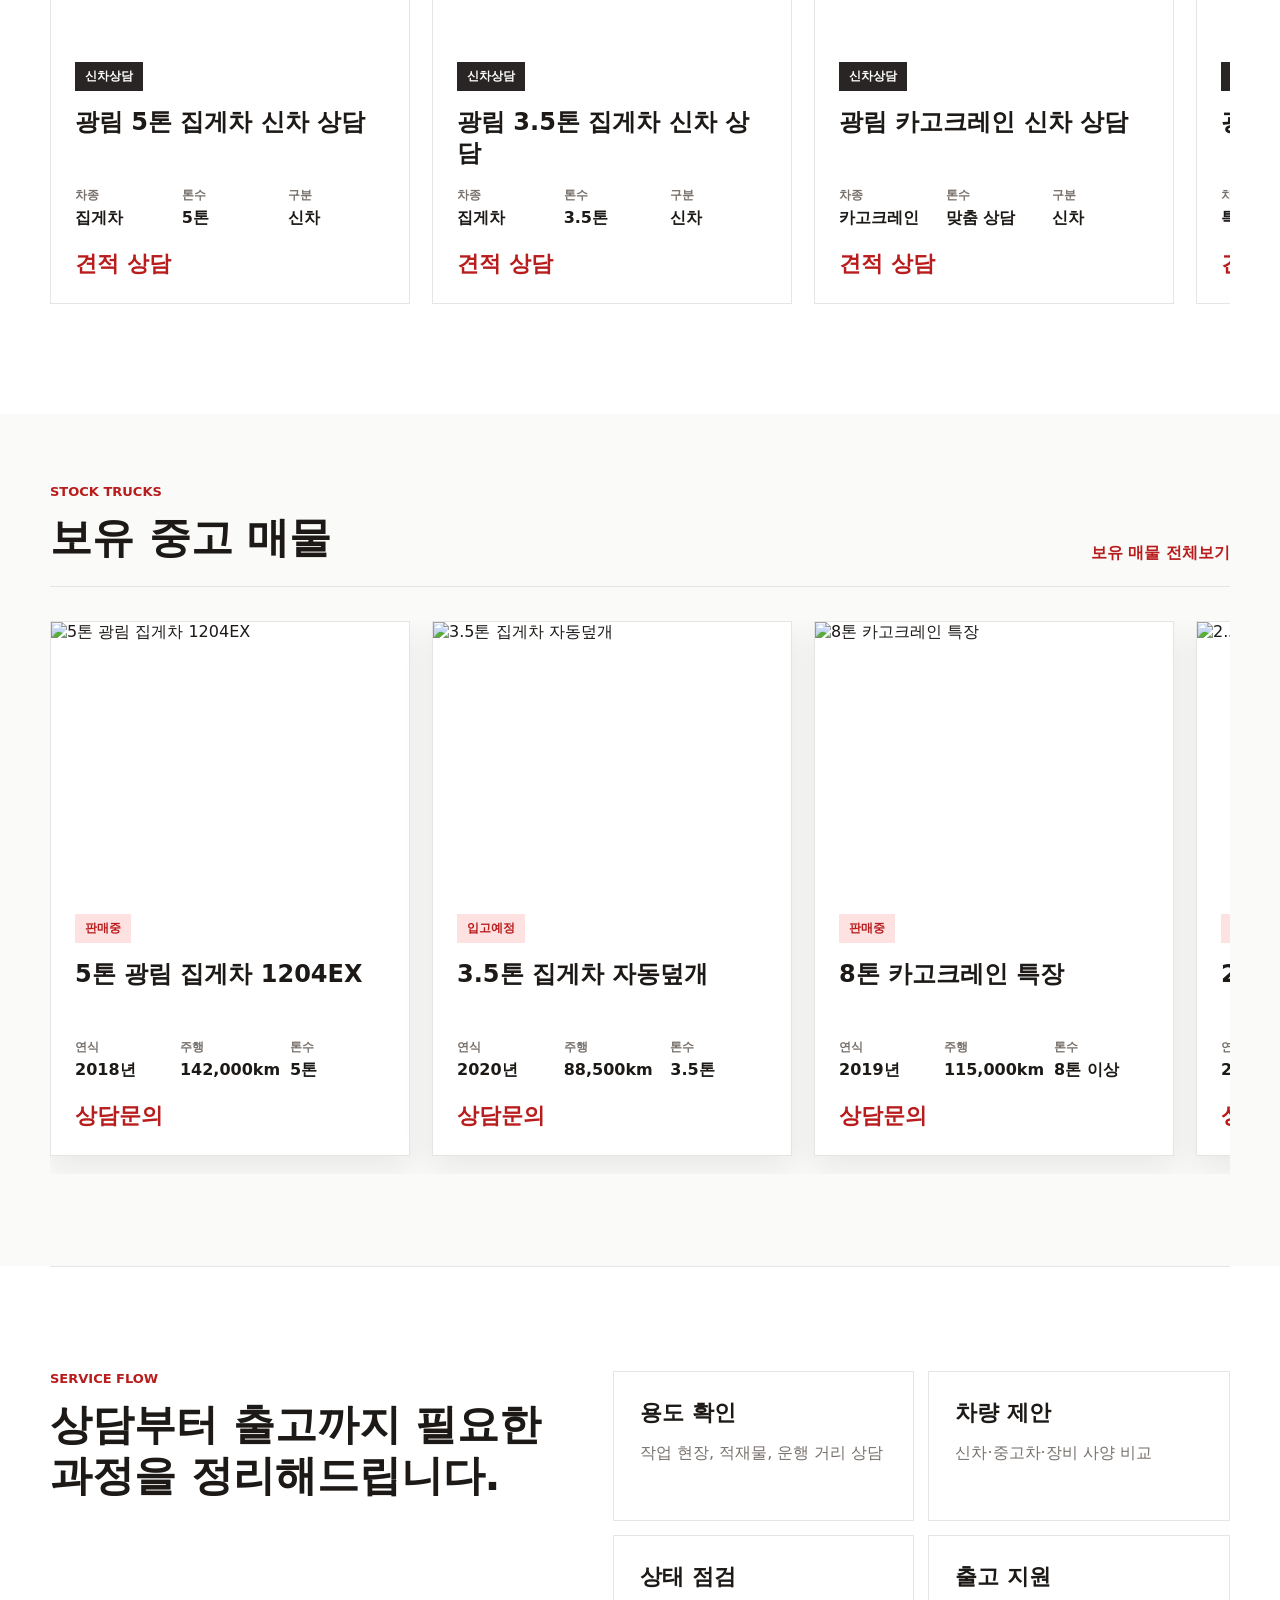
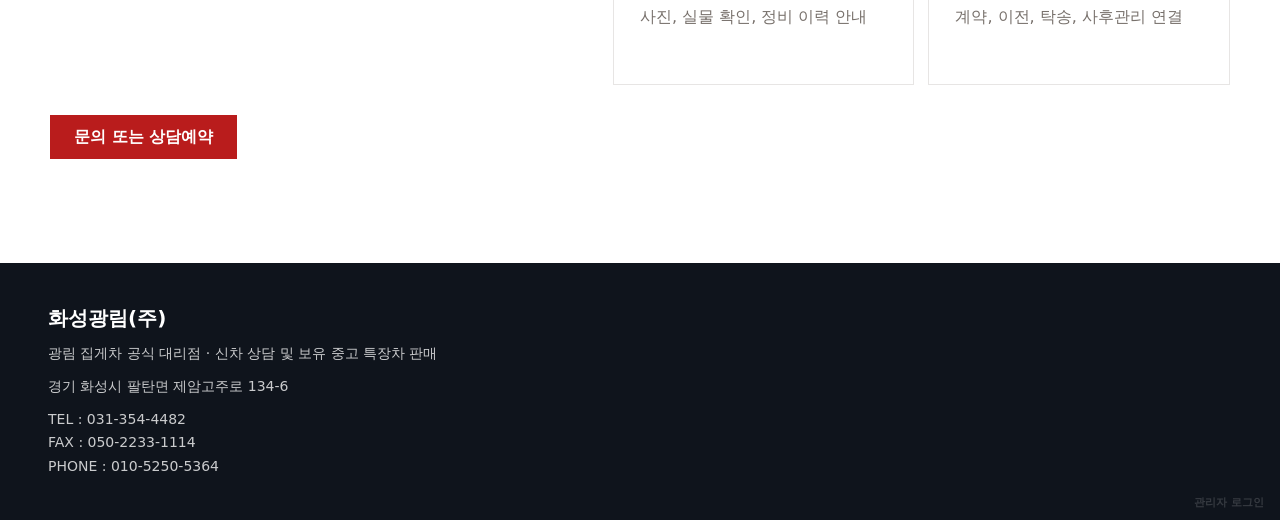
==== commit 3f73c330: "feat: 홈페이지 1차 시안 완성" ====
--- a/index.html
+++ b/index.html
@@ -47,6 +47,11 @@
             <a class="primary-button" href="./new-trucks.html">신차 상담</a>
             <a class="secondary-button" href="#used">보유 매물 보기</a>
           </div>
+          <div class="hero-stats" aria-label="화성광림 핵심 안내">
+            <div><strong>신차</strong><span>광림 공식 상담</span></div>
+            <div><strong>중고</strong><span>사진 기반 실매물</span></div>
+            <div><strong>출고</strong><span>이전·탁송 안내</span></div>
+          </div>
         </div>
         <div class="hero-panel" aria-label="신차 및 중고 매물 검색">
           <strong>신차·중고 빠른 상담</strong>
@@ -75,11 +80,35 @@
         </div>
       </section>
 
+      <section class="main-paths section-shell" aria-label="신차와 보유매물 바로가기">
+        <a class="path-card path-new" href="./new-trucks.html">
+          <span>NEW</span>
+          <strong>신차 상담</strong>
+          <em>광림 집게차·카고크레인 사양 상담</em>
+        </a>
+        <a class="path-card path-used" href="./inventory.html">
+          <span>STOCK</span>
+          <strong>보유 매물</strong>
+          <em>등록된 사진과 상세 정보 확인</em>
+        </a>
+      </section>
+
+      <section class="inventory-band new-dashboard" id="new">
+        <div class="section-shell inventory-head">
+          <div>
+            <p class="section-kicker">NEW TRUCKS</p>
+            <h2>광림 신차 상담 라인업</h2>
+          </div>
+          <a href="./new-trucks.html" class="text-link">신차 전체보기</a>
+        </div>
+        <div class="section-shell inventory-grid" data-new-listings aria-label="신차 상담 목록"></div>
+      </section>
+
       <section class="inventory-band" id="used">
         <div class="section-shell inventory-head">
           <div>
-            <p class="section-kicker">NEW & USED TRUCKS</p>
-            <h2>신차 상담과 보유 중고 매물</h2>
+            <p class="section-kicker">STOCK TRUCKS</p>
+            <h2>보유 중고 매물</h2>
           </div>
           <div class="head-actions">
             <a href="./admin-new.html" class="outline-link admin-only">매물등록</a>
@@ -105,6 +134,18 @@
       </section>
     </main>
 
+    <aside class="new-alert" data-new-alert aria-label="신차 안내 배너">
+      <div>
+        <span>NEW</span>
+        <strong>광림 신차 상담 라인업이 업데이트되었습니다.</strong>
+        <p>집게차, 카고크레인, 특장차 신차 사양을 확인하고 상담 예약을 남겨보세요.</p>
+      </div>
+      <div class="new-alert-actions">
+        <a class="primary-button compact" href="./new-trucks.html">신차 보기</a>
+        <button type="button" data-dismiss-new-alert>다시 보지 않음</button>
+      </div>
+    </aside>
+
     <footer class="site-footer"></footer>
     <script src="./script.js"></script>
   </body>
--- a/styles.css
+++ b/styles.css
@@ -1,14 +1,14 @@
 :root {
-  --ink: #12161d;
-  --muted: #69717d;
-  --line: #dfe4ea;
-  --paper: #f6f8fa;
+  --ink: #1c1917;
+  --muted: #78716c;
+  --line: #e7e5e4;
+  --paper: #fafaf9;
   --white: #ffffff;
-  --brand: #d71920;
-  --brand-dark: #9f1117;
-  --navy: #172538;
-  --steel: #415064;
-  --shadow: 0 18px 50px rgba(16, 24, 40, 0.16);
+  --brand: #b91c1c;
+  --brand-dark: #7f1d1d;
+  --navy: #292524;
+  --steel: #57534e;
+  --shadow: 0 18px 50px rgba(28, 25, 23, 0.14);
 }
 
 * {
@@ -57,35 +57,30 @@
   top: 0;
   left: 0;
   z-index: 20;
-  display: -ms-grid;
-  display: grid;
-  -ms-grid-columns: auto 1fr auto;
+  display: grid;
   grid-template-columns: auto 1fr auto;
   align-items: center;
   width: 100%;
   min-height: 76px;
   padding: 0 48px;
   color: var(--white);
-  background: rgba(18, 22, 29, 0.42);
-  border-bottom: 1px solid rgba(255, 255, 255, 0.18);
+  background: rgba(41, 37, 36, 0.88);
+  border-bottom: 1px solid rgba(255, 255, 255, 0.16);
   -webkit-backdrop-filter: blur(14px);
   backdrop-filter: blur(14px);
 }
 
 .solid-header {
-  background: rgba(18, 22, 29, 0.96);
+  background: rgba(41, 37, 36, 0.98);
 }
 
 .brand {
-  display: -webkit-inline-box;
-  display: -ms-inline-flexbox;
   display: inline-flex;
   align-items: center;
   gap: 12px;
 }
 
 .brand-mark {
-  display: -ms-grid;
   display: grid;
   place-items: center;
   width: 44px;
@@ -113,8 +108,6 @@
 
 .main-nav {
   justify-self: center;
-  display: -webkit-box;
-  display: -ms-flexbox;
   display: flex;
   align-items: center;
   gap: 28px;
@@ -129,7 +122,7 @@
 .main-nav a:hover,
 .main-nav a[aria-current="page"] {
   opacity: 1;
-  color: #ff7b80;
+  color: #fca5a5;
 }
 
 .admin-only {
@@ -163,9 +156,14 @@
   background: var(--white);
 }
 
+.section-shell {
+  width: min(1180px, calc(100% - 48px));
+  margin: 0 auto;
+}
+
 .hero {
   position: relative;
-  min-height: 760px;
+  min-height: 860px;
   overflow: hidden;
   color: var(--white);
 }
@@ -178,24 +176,21 @@
 
 .hero-media {
   background:
-    linear-gradient(90deg, rgba(14, 20, 30, 0.9) 0%, rgba(14, 20, 30, 0.5) 45%, rgba(14, 20, 30, 0.12) 100%),
-    url("https://images.unsplash.com/photo-1621929747188-0b4dc28498d2?auto=format&fit=crop&w=2200&q=85")
+    linear-gradient(90deg, rgba(28, 25, 23, 0.9), rgba(28, 25, 23, 0.46), rgba(28, 25, 23, 0.12)),
+    url("https://images.unsplash.com/photo-1519003722824-194d4455a60c?auto=format&fit=crop&w=2200&q=85")
       center / cover;
-  -webkit-transform: scale(1.02);
   transform: scale(1.02);
 }
 
 .hero-shade {
-  background:
-    linear-gradient(180deg, rgba(0, 0, 0, 0.12) 0%, rgba(0, 0, 0, 0.38) 100%),
-    radial-gradient(circle at 70% 20%, rgba(215, 25, 32, 0.32), transparent 34%);
+  background: linear-gradient(180deg, rgba(0, 0, 0, 0.05), rgba(0, 0, 0, 0.34));
 }
 
 .hero-content {
   position: relative;
   z-index: 1;
-  width: min(760px, calc(100% - 48px));
-  padding: 190px 0 0 64px;
+  width: min(900px, calc(100% - 80px));
+  padding: 205px 0 0 64px;
 }
 
 .eyebrow,
@@ -207,13 +202,13 @@
 }
 
 .hero .eyebrow {
-  color: #ff6469;
+  color: #fca5a5;
 }
 
 .hero h1 {
+  max-width: 840px;
   margin: 0;
-  max-width: 720px;
-  font-size: 62px;
+  font-size: 70px;
   line-height: 1.08;
 }
 
@@ -228,8 +223,6 @@
 .hero-actions,
 .head-actions,
 .form-actions {
-  display: -webkit-box;
-  display: -ms-flexbox;
   display: flex;
   flex-wrap: wrap;
   gap: 12px;
@@ -243,8 +236,6 @@
 .secondary-button,
 .outline-link,
 .quick-search button {
-  display: -webkit-inline-box;
-  display: -ms-inline-flexbox;
   display: inline-flex;
   align-items: center;
   justify-content: center;
@@ -274,7 +265,7 @@
 
 .secondary-button {
   color: var(--white);
-  border: 1px solid rgba(255, 255, 255, 0.48);
+  border: 1px solid rgba(255, 255, 255, 0.46);
   background: rgba(255, 255, 255, 0.1);
 }
 
@@ -285,16 +276,47 @@
   background: var(--white);
 }
 
+.hero-stats {
+  display: flex;
+  gap: 14px;
+  margin-top: 34px;
+}
+
+.hero-stats div {
+  min-width: 122px;
+  padding: 16px 18px;
+  border: 1px solid rgba(255, 255, 255, 0.24);
+  background: rgba(255, 255, 255, 0.1);
+}
+
+.hero-stats strong,
+.hero-stats span,
+.path-card span,
+.path-card strong,
+.path-card em {
+  display: block;
+}
+
+.hero-stats strong {
+  font-size: 24px;
+}
+
+.hero-stats span {
+  margin-top: 6px;
+  color: rgba(255, 255, 255, 0.72);
+  font-size: 13px;
+}
+
 .hero-panel {
   position: absolute;
-  right: 56px;
-  bottom: 48px;
+  right: 64px;
+  bottom: 64px;
   z-index: 2;
-  width: min(600px, calc(100% - 48px));
+  width: min(520px, calc(100% - 80px));
   padding: 24px;
   color: var(--ink);
   background: var(--white);
-  -webkit-box-shadow: var(--shadow);
+  border-top: 6px solid var(--brand);
   box-shadow: var(--shadow);
 }
 
@@ -306,8 +328,8 @@
 
 .quick-search,
 .filter-form,
-.admin-form {
-  display: -ms-grid;
+.admin-form,
+.request-form {
   display: grid;
   gap: 12px;
 }
@@ -319,8 +341,8 @@
 .quick-search label,
 .filter-form label,
 .admin-form label,
+.request-form label,
 .auth-box label {
-  display: -ms-grid;
   display: grid;
   gap: 7px;
   color: var(--muted);
@@ -346,147 +368,116 @@
   resize: vertical;
 }
 
-.trust-strip {
-  display: -ms-grid;
-  display: grid;
-  grid-template-columns: repeat(4, 1fr);
+.main-paths {
+  display: grid;
+  grid-template-columns: repeat(2, 1fr);
+  gap: 18px;
+  padding: 34px 0;
+}
+
+.path-card {
+  min-height: 210px;
+  padding: 30px;
+  color: var(--white);
+  background: var(--navy);
+}
+
+.path-card span {
+  color: rgba(255, 255, 255, 0.58);
+  font-size: 13px;
+  font-weight: 900;
+}
+
+.path-card strong {
+  margin-top: 54px;
+  font-size: 34px;
+  line-height: 1.15;
+}
+
+.path-card em {
+  margin-top: 12px;
+  color: rgba(255, 255, 255, 0.72);
+  font-style: normal;
+  line-height: 1.6;
+}
+
+.path-used {
+  background: var(--brand);
+}
+
+.inventory-band {
+  padding: 70px 0 92px;
+  background: var(--paper);
+}
+
+.new-dashboard {
+  padding-top: 94px;
+  background: var(--white);
+}
+
+.inventory-head,
+.listing-toolbar {
+  display: grid;
+  grid-template-columns: 1fr auto;
+  align-items: end;
+  gap: 20px;
+}
+
+.inventory-head {
+  margin-bottom: 34px;
+  padding-bottom: 22px;
   border-bottom: 1px solid var(--line);
 }
 
-.trust-strip div {
-  min-height: 118px;
-  padding: 28px 34px;
-  border-right: 1px solid var(--line);
-}
-
-.trust-strip div:last-child {
-  border-right: 0;
-}
-
-.trust-strip strong,
-.trust-strip span {
-  display: block;
-}
-
-.trust-strip strong {
-  font-size: 22px;
-}
-
-.trust-strip span {
-  margin-top: 8px;
-  color: var(--muted);
-}
-
-.section-shell {
-  width: min(1180px, calc(100% - 48px));
-  margin: 0 auto;
-}
-
-.split-section,
-.service-section,
-.detail-main {
-  display: -ms-grid;
-  display: grid;
-  gap: 58px;
-}
-
-.split-section {
-  grid-template-columns: 0.86fr 1.14fr;
-  padding: 110px 0;
-  align-items: start;
-}
-
-.split-section h2,
 .inventory-head h2,
 .service-copy h2,
 .page-hero h1,
 .auth-box h1,
-.detail-summary h1 {
+.detail-summary h1,
+.about-grid h2,
+.contact-card h2,
+.new-cta h2 {
   margin: 0;
   font-size: 42px;
   line-height: 1.2;
 }
 
-.split-section p:not(.section-kicker),
-.page-hero p,
-.auth-box p,
-.detail-description {
-  margin: 22px 0 0;
-  color: var(--muted);
-  font-size: 18px;
-  line-height: 1.75;
-}
-
-.product-grid,
-.inventory-grid,
-.service-steps {
-  display: -ms-grid;
-  display: grid;
-  gap: 16px;
-}
-
-.product-grid {
-  grid-template-columns: repeat(3, 1fr);
-}
-
-.product-grid article {
-  min-height: 270px;
-  padding: 28px;
-  color: var(--white);
-  background: var(--navy);
-}
-
-.product-grid article:nth-child(2) {
-  background: var(--steel);
-}
-
-.product-grid article:nth-child(3) {
-  background: var(--brand);
-}
-
-.product-grid span {
-  color: rgba(255, 255, 255, 0.62);
-  font-weight: 900;
-}
-
-.product-grid h3 {
-  margin: 74px 0 12px;
-  font-size: 25px;
-}
-
-.product-grid p {
-  margin: 0;
-  color: rgba(255, 255, 255, 0.8);
-  line-height: 1.65;
-}
-
-.inventory-band {
-  padding: 96px 0 108px;
-  background: var(--paper);
-}
-
-.inventory-head,
-.listing-toolbar {
-  display: -webkit-box;
-  display: -ms-flexbox;
-  display: flex;
-  align-items: end;
-  justify-content: space-between;
-  gap: 20px;
-}
-
-.inventory-head {
-  margin-bottom: 34px;
-}
-
 .text-link {
   color: var(--brand);
   font-weight: 900;
 }
 
 .inventory-grid {
+  display: grid;
   grid-template-columns: repeat(3, 1fr);
   gap: 22px;
+}
+
+main .inventory-band .inventory-grid {
+  display: flex;
+  gap: 22px;
+  overflow-x: auto;
+  overflow-y: hidden;
+  padding-bottom: 18px;
+  scroll-snap-type: x proximity;
+  scrollbar-width: thin;
+}
+
+main .inventory-band .inventory-grid::-webkit-scrollbar {
+  height: 10px;
+}
+
+main .inventory-band .inventory-grid::-webkit-scrollbar-track {
+  background: #e7e5e4;
+}
+
+main .inventory-band .inventory-grid::-webkit-scrollbar-thumb {
+  background: var(--steel);
+}
+
+main .inventory-band .truck-card {
+  flex: 0 0 360px;
+  scroll-snap-align: start;
 }
 
 .inventory-page-grid {
@@ -496,8 +487,12 @@
 .truck-card {
   overflow: hidden;
   background: var(--white);
-  -webkit-box-shadow: 0 10px 30px rgba(20, 28, 38, 0.08);
-  box-shadow: 0 10px 30px rgba(20, 28, 38, 0.08);
+  border: 1px solid var(--line);
+  box-shadow: 0 12px 30px rgba(28, 25, 23, 0.08);
+}
+
+.new-dashboard .truck-card {
+  box-shadow: none;
 }
 
 .truck-card > a {
@@ -509,7 +504,6 @@
   width: 100%;
   aspect-ratio: 4 / 3;
   object-fit: cover;
-  -o-object-fit: cover;
 }
 
 .truck-body {
@@ -523,10 +517,16 @@
   color: var(--brand);
   font-size: 12px;
   font-weight: 900;
-  background: #fff0f1;
+  background: #fee2e2;
+}
+
+.new-dashboard .status {
+  color: var(--white);
+  background: var(--navy);
 }
 
 .truck-card h3 {
+  min-height: 62px;
   margin: 0 0 18px;
   font-size: 24px;
   line-height: 1.3;
@@ -534,7 +534,6 @@
 
 .truck-card dl,
 .detail-specs {
-  display: -ms-grid;
   display: grid;
   gap: 10px;
   margin: 0 0 20px;
@@ -573,9 +572,12 @@
 }
 
 .service-section {
+  display: grid;
   grid-template-columns: 0.9fr 1.1fr;
+  gap: 58px;
+  align-items: start;
   padding: 104px 0;
-  align-items: start;
+  border-top: 1px solid var(--line);
 }
 
 .service-section > .primary-button {
@@ -585,7 +587,9 @@
 }
 
 .service-steps {
+  display: grid;
   grid-template-columns: repeat(2, 1fr);
+  gap: 14px;
   margin: 0;
   padding: 0;
   list-style: none;
@@ -621,35 +625,35 @@
   padding: 86px 0 58px;
   color: var(--white);
   background:
-    linear-gradient(90deg, rgba(18, 22, 29, 0.92), rgba(18, 22, 29, 0.72)),
+    linear-gradient(90deg, rgba(41, 37, 36, 0.92), rgba(41, 37, 36, 0.68)),
     url("https://images.unsplash.com/photo-1591768793355-74d04bb6608f?auto=format&fit=crop&w=1800&q=85")
       center / cover;
 }
 
 .about-hero {
   background:
-    linear-gradient(90deg, rgba(18, 22, 29, 0.92), rgba(18, 22, 29, 0.7)),
+    linear-gradient(90deg, rgba(41, 37, 36, 0.92), rgba(41, 37, 36, 0.68)),
     url("https://images.unsplash.com/photo-1504917595217-d4dc5ebe6122?auto=format&fit=crop&w=1800&q=85")
       center / cover;
 }
 
 .contact-hero {
   background:
-    linear-gradient(90deg, rgba(18, 22, 29, 0.92), rgba(18, 22, 29, 0.64)),
+    linear-gradient(90deg, rgba(41, 37, 36, 0.92), rgba(41, 37, 36, 0.64)),
     url("https://images.unsplash.com/photo-1565043666747-69f6646db940?auto=format&fit=crop&w=1800&q=85")
       center / cover;
 }
 
 .service-hero {
   background:
-    linear-gradient(90deg, rgba(18, 22, 29, 0.94), rgba(18, 22, 29, 0.68)),
+    linear-gradient(90deg, rgba(41, 37, 36, 0.94), rgba(41, 37, 36, 0.68)),
     url("https://images.unsplash.com/photo-1581092918056-0c4c3acd3789?auto=format&fit=crop&w=1800&q=85")
       center / cover;
 }
 
 .new-hero {
   background:
-    linear-gradient(90deg, rgba(18, 22, 29, 0.94), rgba(18, 22, 29, 0.62)),
+    linear-gradient(90deg, rgba(41, 37, 36, 0.94), rgba(41, 37, 36, 0.62)),
     url("https://images.unsplash.com/photo-1504917595217-d4dc5ebe6122?auto=format&fit=crop&w=1800&q=85")
       center / cover;
 }
@@ -658,41 +662,53 @@
   padding-bottom: 48px;
 }
 
-.about-grid,
-.contact-layout {
-  display: -ms-grid;
-  display: grid;
-  grid-template-columns: minmax(0, 1fr) minmax(320px, 0.72fr);
-  gap: 42px;
-  padding: 82px 0;
-  align-items: start;
-}
-
-.about-grid h2,
-.contact-card h2 {
-  margin: 0;
-  font-size: 38px;
-  line-height: 1.25;
-}
-
+.page-hero p,
+.auth-box p,
+.detail-description,
 .about-grid p {
   color: var(--muted);
   font-size: 18px;
-  line-height: 1.8;
+  line-height: 1.75;
+}
+
+.page-hero p {
+  color: rgba(255, 255, 255, 0.78);
+}
+
+.about-grid,
+.contact-layout,
+.request-layout,
+.new-layout,
+.detail-main {
+  display: grid;
+  gap: 42px;
+  align-items: start;
+}
+
+.about-grid,
+.contact-layout {
+  grid-template-columns: minmax(0, 1fr) minmax(320px, 0.72fr);
+  padding: 82px 0;
+}
+
+.contact-layout {
+  grid-template-columns: minmax(0, 1.1fr) minmax(320px, 0.9fr);
 }
 
 .info-panel,
-.contact-card {
+.contact-card,
+.detail-summary,
+.auth-box,
+.admin-form,
+.request-form {
   padding: 30px;
   border: 1px solid var(--line);
   background: var(--white);
-  -webkit-box-shadow: 0 10px 30px rgba(20, 28, 38, 0.06);
-  box-shadow: 0 10px 30px rgba(20, 28, 38, 0.06);
+  box-shadow: 0 10px 30px rgba(28, 25, 23, 0.06);
 }
 
 .info-panel dl,
 .contact-card dl {
-  display: -ms-grid;
   display: grid;
   gap: 18px;
   margin: 0;
@@ -713,15 +729,16 @@
   line-height: 1.5;
 }
 
-.value-grid {
-  display: -ms-grid;
+.value-grid,
+.new-process {
   display: grid;
   grid-template-columns: repeat(3, 1fr);
   gap: 18px;
   padding: 0 0 96px;
 }
 
-.value-grid article {
+.value-grid article,
+.new-process article {
   min-height: 190px;
   padding: 26px;
   border: 1px solid var(--line);
@@ -737,118 +754,18 @@
   font-size: 23px;
 }
 
-.value-grid p {
+.value-grid p,
+.new-process span {
   margin: 0;
   color: var(--muted);
   line-height: 1.65;
 }
 
-.contact-layout {
-  grid-template-columns: minmax(0, 1.1fr) minmax(320px, 0.9fr);
-}
-
-.request-layout {
-  display: -ms-grid;
-  display: grid;
-  grid-template-columns: minmax(0, 1fr) minmax(320px, 0.48fr);
-  gap: 36px;
-  padding: 72px 0 96px;
-  align-items: start;
-}
-
-.new-layout {
-  display: -ms-grid;
-  display: grid;
-  grid-template-columns: minmax(0, 0.75fr) minmax(0, 1.25fr);
-  gap: 42px;
-  padding: 82px 0;
-  align-items: start;
-}
-
-.new-layout h2,
-.new-cta h2 {
-  margin: 0;
-  font-size: 40px;
-  line-height: 1.25;
-}
-
-.new-layout p:not(.section-kicker) {
-  color: var(--muted);
-  font-size: 18px;
-  line-height: 1.8;
-}
-
-.new-card-grid,
-.new-process {
-  display: -ms-grid;
-  display: grid;
-  gap: 16px;
-}
-
-.new-card-grid {
-  grid-template-columns: repeat(3, 1fr);
-}
-
-.new-card-grid article {
-  min-height: 250px;
-  padding: 26px;
-  color: var(--white);
-  background: var(--navy);
-}
-
-.new-card-grid article:nth-child(2) {
-  background: var(--steel);
-}
-
-.new-card-grid article:nth-child(3) {
-  background: var(--brand);
-}
-
-.new-card-grid span {
-  color: rgba(255, 255, 255, 0.58);
-  font-weight: 900;
-}
-
-.new-card-grid h3 {
-  margin: 68px 0 12px;
-  font-size: 24px;
-}
-
-.new-card-grid p {
-  margin: 0;
-  color: rgba(255, 255, 255, 0.78);
-  line-height: 1.65;
-}
-
-.new-process {
-  grid-template-columns: repeat(4, 1fr);
-  padding-bottom: 76px;
-}
-
-.new-process article {
-  min-height: 140px;
-  padding: 24px;
-  border: 1px solid var(--line);
-}
-
-.new-process strong,
-.new-process span {
-  display: block;
-}
-
-.new-process strong {
-  font-size: 21px;
-}
-
-.new-process span {
-  margin-top: 12px;
-  color: var(--muted);
-  line-height: 1.6;
+.new-list-band {
+  background: var(--white);
 }
 
 .new-cta {
-  display: -webkit-box;
-  display: -ms-flexbox;
   display: flex;
   align-items: center;
   justify-content: space-between;
@@ -860,31 +777,27 @@
 }
 
 .new-cta .section-kicker {
-  color: #ff7b80;
+  color: #fca5a5;
+}
+
+.request-layout {
+  grid-template-columns: minmax(0, 1fr) minmax(320px, 0.48fr);
+  padding: 72px 0 96px;
 }
 
 .request-form {
-  display: -ms-grid;
-  display: grid;
   grid-template-columns: repeat(2, 1fr);
   gap: 18px;
-  padding: 30px;
-  border: 1px solid var(--line);
-  background: var(--white);
 }
 
 .request-type {
   grid-column: 1 / -1;
-  display: -webkit-box;
-  display: -ms-flexbox;
   display: flex;
   flex-wrap: wrap;
   gap: 10px;
 }
 
 .request-type label {
-  display: -webkit-inline-box;
-  display: -ms-inline-flexbox;
   display: inline-flex;
   align-items: center;
   gap: 8px;
@@ -919,7 +832,6 @@
 }
 
 .request-aside dl {
-  display: -ms-grid;
   display: grid;
   gap: 18px;
   margin: 26px 0 0;
@@ -938,13 +850,30 @@
   line-height: 1.5;
 }
 
-.admin-request-shell {
+.form-note {
+  min-height: 24px;
+  margin: 0;
+  color: var(--brand);
+  font-weight: 800;
+}
+
+.admin-request-shell,
+.admin-layout {
   padding: 46px 0 96px;
 }
 
+.admin-form {
+  display: grid;
+  grid-template-columns: repeat(2, 1fr);
+  gap: 18px;
+  box-shadow: none;
+}
+
+.wide {
+  grid-column: 1 / -1;
+}
+
 .request-filter-bar {
-  display: -webkit-box;
-  display: -ms-flexbox;
   display: flex;
   flex-wrap: wrap;
   gap: 10px;
@@ -968,13 +897,11 @@
 }
 
 .request-list {
-  display: -ms-grid;
   display: grid;
   gap: 14px;
 }
 
 .request-item {
-  display: -ms-grid;
   display: grid;
   grid-template-columns: minmax(0, 1fr) auto;
   gap: 20px;
@@ -995,7 +922,6 @@
 }
 
 .request-item dl {
-  display: -ms-grid;
   display: grid;
   grid-template-columns: repeat(3, 1fr);
   gap: 12px;
@@ -1016,13 +942,6 @@
 .delete-button {
   align-self: start;
   color: var(--brand);
-}
-
-.form-note {
-  min-height: 24px;
-  margin: 0;
-  color: var(--brand);
-  font-weight: 800;
 }
 
 .map-frame {
@@ -1059,11 +978,9 @@
 
 .detail-main {
   grid-template-columns: minmax(0, 1.08fr) minmax(320px, 0.92fr);
-  align-items: start;
 }
 
 .detail-gallery {
-  display: -ms-grid;
   display: grid;
   gap: 12px;
 }
@@ -1071,7 +988,6 @@
 .detail-gallery img {
   width: 100%;
   object-fit: cover;
-  -o-object-fit: cover;
   background: var(--paper);
 }
 
@@ -1080,7 +996,6 @@
 }
 
 .thumb-grid {
-  display: -ms-grid;
   display: grid;
   grid-template-columns: repeat(3, 1fr);
   gap: 12px;
@@ -1091,9 +1006,7 @@
 }
 
 .detail-summary {
-  padding: 32px;
-  border: 1px solid var(--line);
-  background: var(--white);
+  box-shadow: none;
 }
 
 .detail-specs {
@@ -1102,7 +1015,6 @@
 }
 
 .auth-page {
-  display: -ms-grid;
   display: grid;
   place-items: center;
   padding: 120px 20px 60px;
@@ -1111,33 +1023,12 @@
 
 .auth-box {
   width: min(460px, 100%);
-  padding: 36px;
-  background: var(--white);
-  -webkit-box-shadow: var(--shadow);
-  box-shadow: var(--shadow);
 }
 
 .admin-login-form {
-  display: -ms-grid;
   display: grid;
   gap: 14px;
   margin-top: 24px;
-}
-
-.admin-layout {
-  padding: 48px 0 96px;
-}
-
-.admin-form {
-  grid-template-columns: repeat(2, 1fr);
-  gap: 18px;
-  padding: 30px;
-  border: 1px solid var(--line);
-  background: var(--white);
-}
-
-.wide {
-  grid-column: 1 / -1;
 }
 
 .site-footer {
@@ -1149,6 +1040,79 @@
   background: #0f141c;
 }
 
+.site-footer strong {
+  color: var(--white);
+  font-size: 20px;
+}
+
+.site-footer p,
+.site-footer address {
+  margin: 10px 0 0;
+  font-style: normal;
+  line-height: 1.65;
+}
+
+.new-alert {
+  position: fixed;
+  left: 32px;
+  right: 32px;
+  bottom: 28px;
+  z-index: 30;
+  display: none;
+  grid-template-columns: minmax(0, 1fr) auto;
+  gap: 20px;
+  align-items: center;
+  max-width: 1080px;
+  margin: 0 auto;
+  padding: 20px 22px;
+  color: var(--white);
+  background: var(--navy);
+  border: 1px solid rgba(255, 255, 255, 0.14);
+  box-shadow: 0 18px 48px rgba(0, 0, 0, 0.32);
+}
+
+.new-alert.is-visible {
+  display: grid;
+}
+
+.new-alert span {
+  display: inline-flex;
+  margin-bottom: 8px;
+  padding: 4px 8px;
+  color: var(--white);
+  font-size: 11px;
+  font-weight: 900;
+  background: var(--brand);
+}
+
+.new-alert strong {
+  display: block;
+  font-size: 20px;
+}
+
+.new-alert p {
+  margin: 8px 0 0;
+  color: rgba(255, 255, 255, 0.72);
+  line-height: 1.55;
+}
+
+.new-alert-actions {
+  display: flex;
+  flex-wrap: wrap;
+  gap: 8px;
+  justify-content: flex-end;
+}
+
+.new-alert-actions button {
+  min-height: 44px;
+  padding: 0 14px;
+  color: rgba(255, 255, 255, 0.76);
+  font-weight: 900;
+  border: 1px solid rgba(255, 255, 255, 0.22);
+  background: transparent;
+  cursor: pointer;
+}
+
 .admin-entry {
   position: absolute;
   right: 16px;
@@ -1163,18 +1127,6 @@
   color: rgba(255, 255, 255, 0.7);
 }
 
-.site-footer strong {
-  color: var(--white);
-  font-size: 20px;
-}
-
-.site-footer p,
-.site-footer address {
-  margin: 10px 0 0;
-  font-style: normal;
-  line-height: 1.65;
-}
-
 @supports not (aspect-ratio: 1 / 1) {
   .truck-card img,
   .detail-gallery img:first-child,
@@ -1204,10 +1156,9 @@
     top: 76px;
     left: 0;
     right: 0;
-    display: -ms-grid;
     display: grid;
     gap: 0;
-    background: rgba(18, 22, 29, 0.98);
+    background: rgba(41, 37, 36, 0.98);
   }
 
   .site-header.is-open .main-nav a {
@@ -1220,7 +1171,7 @@
   }
 
   .hero {
-    min-height: 820px;
+    min-height: 840px;
   }
 
   .hero-content {
@@ -1235,32 +1186,21 @@
   .hero-panel {
     right: 24px;
     left: 24px;
+    bottom: 24px;
     width: auto;
   }
 
+  .main-paths,
   .quick-search,
-  .trust-strip,
-  .split-section,
   .inventory-grid,
   .service-section,
-  .detail-main,
+  .service-steps,
   .about-grid,
   .contact-layout,
   .request-layout,
-  .new-layout,
-  .new-card-grid,
+  .detail-main,
+  .value-grid,
   .new-process,
-  .value-grid {
-    grid-template-columns: 1fr;
-  }
-
-  .trust-strip div {
-    border-right: 0;
-    border-bottom: 1px solid var(--line);
-  }
-
-  .product-grid,
-  .service-steps,
   .request-item,
   .request-item dl {
     grid-template-columns: 1fr;
@@ -1274,11 +1214,11 @@
 
 @media (max-width: 680px) {
   .hero {
-    min-height: 850px;
+    min-height: 860px;
   }
 
   .hero-content {
-    padding-top: 128px;
+    padding-top: 122px;
   }
 
   .hero h1 {
@@ -1289,8 +1229,11 @@
     font-size: 17px;
   }
 
+  .hero-stats {
+    display: none;
+  }
+
   .hero-panel {
-    bottom: 24px;
     padding: 18px;
   }
 
@@ -1298,34 +1241,46 @@
     width: min(100% - 32px, 1180px);
   }
 
-  .split-section,
   .inventory-band,
   .service-section {
     padding: 72px 0;
   }
 
-  .split-section h2,
+  .inventory-head,
+  .listing-toolbar,
+  .new-cta,
+  .new-alert,
+  .site-footer {
+    align-items: start;
+    grid-template-columns: 1fr;
+  }
+
+  .new-alert {
+    left: 16px;
+    right: 16px;
+    bottom: 16px;
+  }
+
+  .new-alert-actions {
+    justify-content: flex-start;
+  }
+
   .inventory-head h2,
   .service-copy h2,
   .page-hero h1,
   .auth-box h1,
-  .detail-summary h1 {
+  .detail-summary h1,
+  .about-grid h2,
+  .contact-card h2,
+  .new-cta h2 {
     font-size: 31px;
   }
 
-  .inventory-head,
-  .listing-toolbar,
-  .new-cta,
-  .site-footer {
-    align-items: start;
-    flex-direction: column;
-  }
-
-  .filter-form,
   .truck-card dl,
   .detail-specs,
   .admin-form,
-  .request-form {
+  .request-form,
+  .filter-form {
     grid-template-columns: 1fr;
   }
 
@@ -1335,6 +1290,7 @@
 
   .auth-box,
   .admin-form,
+  .request-form,
   .detail-summary {
     padding: 24px;
   }
